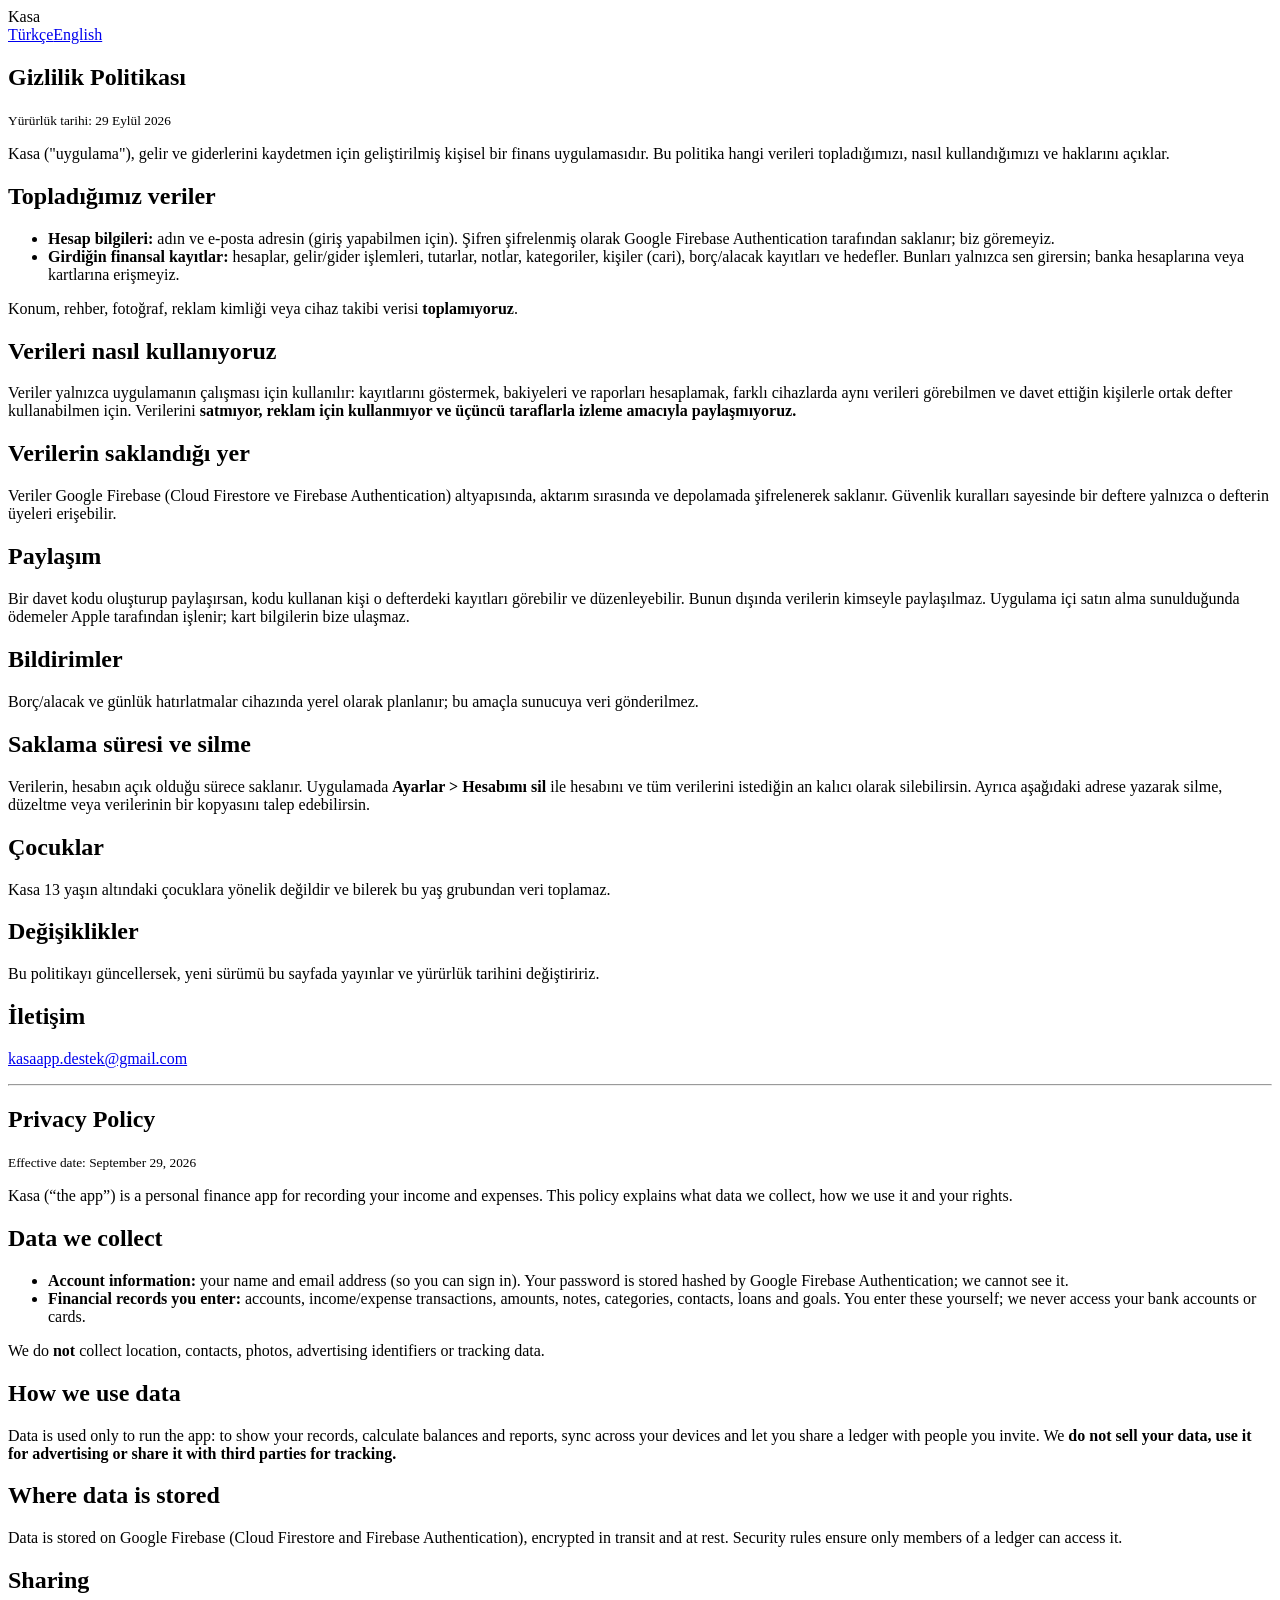
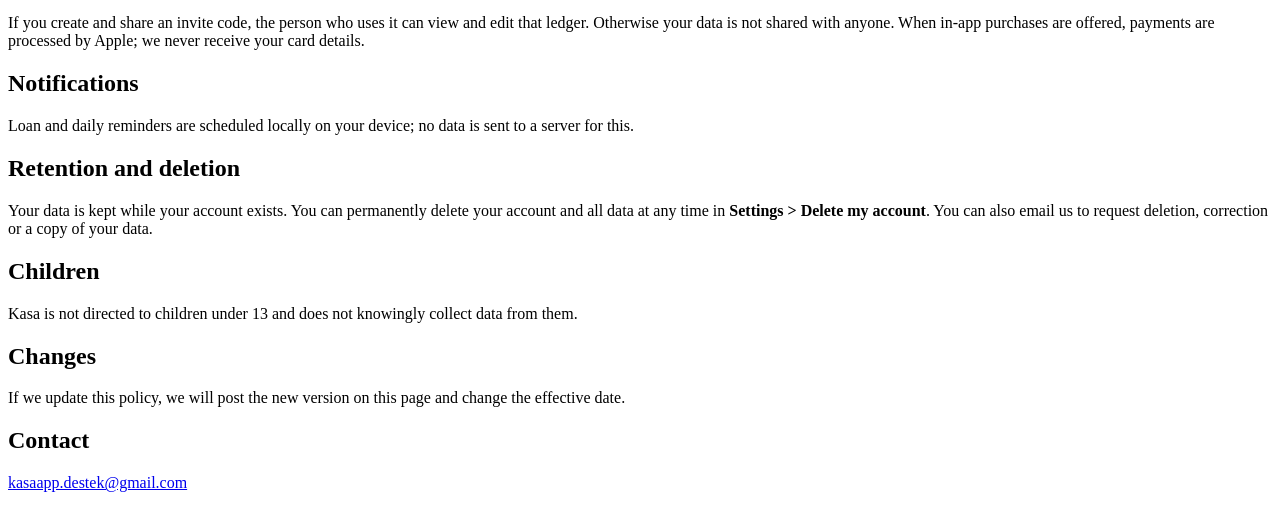
==== privacy.html @ ede1a952 "Create privacy.html with privacy policy content Added a privacy policy page detailing data collectio" ====
<!doctype html>
<html lang="tr">
<head>
<meta charset="utf-8">
<meta name="viewport" content="width=device-width, initial-scale=1">
<title>Kasa – Gizlilik Politikası / Privacy Policy</title>
<link rel="stylesheet" href="style.css">
</head>
<body>
<main>
<div class="logo"><span></span>Kasa</div>
<div class="lang"><a href="#tr">Türkçe</a><a href="#en">English</a></div>

<section id="tr">
<h1>Gizlilik Politikası</h1>
<small>Yürürlük tarihi: 29 Eylül 2026</small>

<p>Kasa ("uygulama"), gelir ve giderlerini kaydetmen için geliştirilmiş kişisel bir finans uygulamasıdır. Bu politika hangi verileri topladığımızı, nasıl kullandığımızı ve haklarını açıklar.</p>

<h2>Topladığımız veriler</h2>
<ul>
<li><strong>Hesap bilgileri:</strong> adın ve e-posta adresin (giriş yapabilmen için). Şifren şifrelenmiş olarak Google Firebase Authentication tarafından saklanır; biz göremeyiz.</li>
<li><strong>Girdiğin finansal kayıtlar:</strong> hesaplar, gelir/gider işlemleri, tutarlar, notlar, kategoriler, kişiler (cari), borç/alacak kayıtları ve hedefler. Bunları yalnızca sen girersin; banka hesaplarına veya kartlarına erişmeyiz.</li>
</ul>
<p>Konum, rehber, fotoğraf, reklam kimliği veya cihaz takibi verisi <strong>toplamıyoruz</strong>.</p>

<h2>Verileri nasıl kullanıyoruz</h2>
<p>Veriler yalnızca uygulamanın çalışması için kullanılır: kayıtlarını göstermek, bakiyeleri ve raporları hesaplamak, farklı cihazlarda aynı verileri görebilmen ve davet ettiğin kişilerle ortak defter kullanabilmen için. Verilerini <strong>satmıyor, reklam için kullanmıyor ve üçüncü taraflarla izleme amacıyla paylaşmıyoruz.</strong></p>

<h2>Verilerin saklandığı yer</h2>
<p>Veriler Google Firebase (Cloud Firestore ve Firebase Authentication) altyapısında, aktarım sırasında ve depolamada şifrelenerek saklanır. Güvenlik kuralları sayesinde bir deftere yalnızca o defterin üyeleri erişebilir.</p>

<h2>Paylaşım</h2>
<p>Bir davet kodu oluşturup paylaşırsan, kodu kullanan kişi o defterdeki kayıtları görebilir ve düzenleyebilir. Bunun dışında verilerin kimseyle paylaşılmaz. Uygulama içi satın alma sunulduğunda ödemeler Apple tarafından işlenir; kart bilgilerin bize ulaşmaz.</p>

<h2>Bildirimler</h2>
<p>Borç/alacak ve günlük hatırlatmalar cihazında yerel olarak planlanır; bu amaçla sunucuya veri gönderilmez.</p>

<h2>Saklama süresi ve silme</h2>
<p>Verilerin, hesabın açık olduğu sürece saklanır. Uygulamada <strong>Ayarlar &gt; Hesabımı sil</strong> ile hesabını ve tüm verilerini istediğin an kalıcı olarak silebilirsin. Ayrıca aşağıdaki adrese yazarak silme, düzeltme veya verilerinin bir kopyasını talep edebilirsin.</p>

<h2>Çocuklar</h2>
<p>Kasa 13 yaşın altındaki çocuklara yönelik değildir ve bilerek bu yaş grubundan veri toplamaz.</p>

<h2>Değişiklikler</h2>
<p>Bu politikayı güncellersek, yeni sürümü bu sayfada yayınlar ve yürürlük tarihini değiştiririz.</p>

<h2>İletişim</h2>
<p><a href="mailto:kasaapp.destek@gmail.com">kasaapp.destek@gmail.com</a></p>
</section>

<hr>

<section id="en">
<h1>Privacy Policy</h1>
<small>Effective date: September 29, 2026</small>

<p>Kasa (“the app”) is a personal finance app for recording your income and expenses. This policy explains what data we collect, how we use it and your rights.</p>

<h2>Data we collect</h2>
<ul>
<li><strong>Account information:</strong> your name and email address (so you can sign in). Your password is stored hashed by Google Firebase Authentication; we cannot see it.</li>
<li><strong>Financial records you enter:</strong> accounts, income/expense transactions, amounts, notes, categories, contacts, loans and goals. You enter these yourself; we never access your bank accounts or cards.</li>
</ul>
<p>We do <strong>not</strong> collect location, contacts, photos, advertising identifiers or tracking data.</p>

<h2>How we use data</h2>
<p>Data is used only to run the app: to show your records, calculate balances and reports, sync across your devices and let you share a ledger with people you invite. We <strong>do not sell your data, use it for advertising or share it with third parties for tracking.</strong></p>

<h2>Where data is stored</h2>
<p>Data is stored on Google Firebase (Cloud Firestore and Firebase Authentication), encrypted in transit and at rest. Security rules ensure only members of a ledger can access it.</p>

<h2>Sharing</h2>
<p>If you create and share an invite code, the person who uses it can view and edit that ledger. Otherwise your data is not shared with anyone. When in-app purchases are offered, payments are processed by Apple; we never receive your card details.</p>

<h2>Notifications</h2>
<p>Loan and daily reminders are scheduled locally on your device; no data is sent to a server for this.</p>

<h2>Retention and deletion</h2>
<p>Your data is kept while your account exists. You can permanently delete your account and all data at any time in <strong>Settings &gt; Delete my account</strong>. You can also email us to request deletion, correction or a copy of your data.</p>

<h2>Children</h2>
<p>Kasa is not directed to children under 13 and does not knowingly collect data from them.</p>

<h2>Changes</h2>
<p>If we update this policy, we will post the new version on this page and change the effective date.</p>

<h2>Contact</h2>
<p><a href="mailto:kasaapp.destek@gmail.com">kasaapp.destek@gmail.com</a></p>
</section>
</main>
</body>
</html>
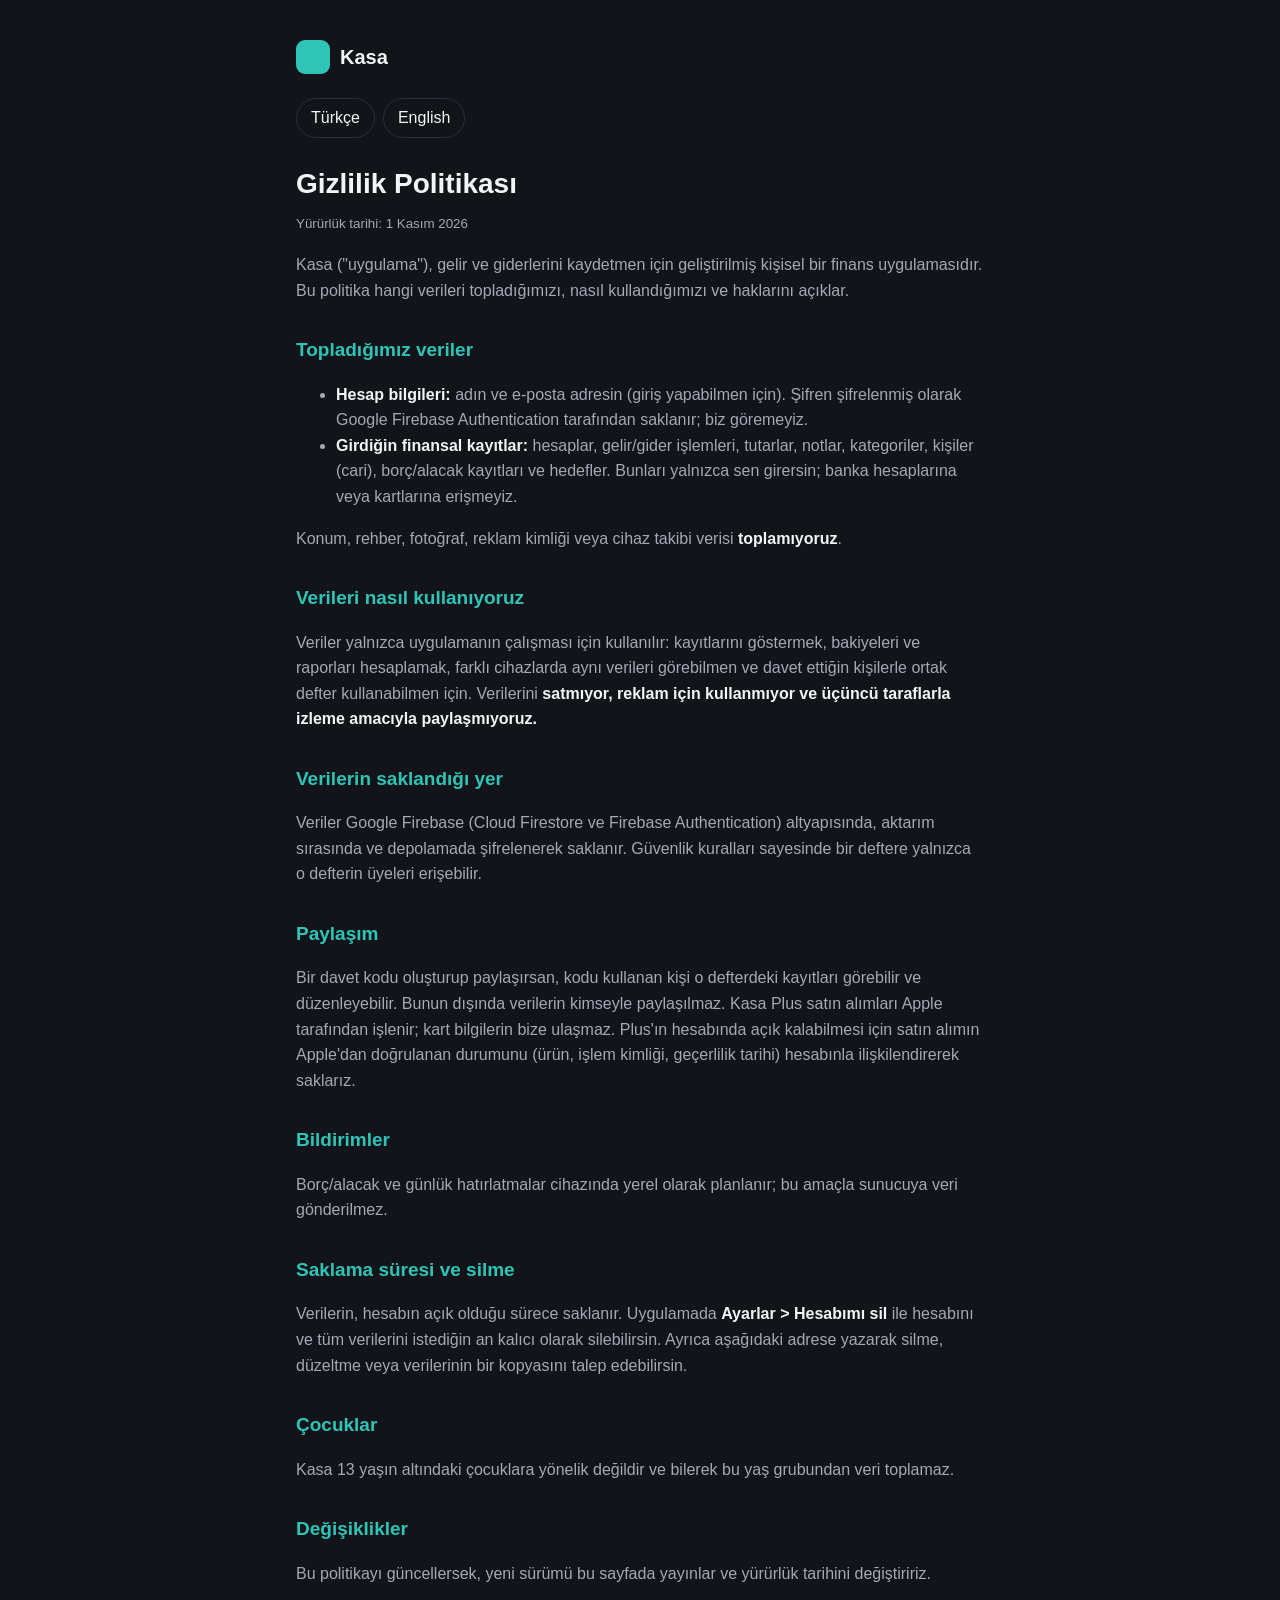
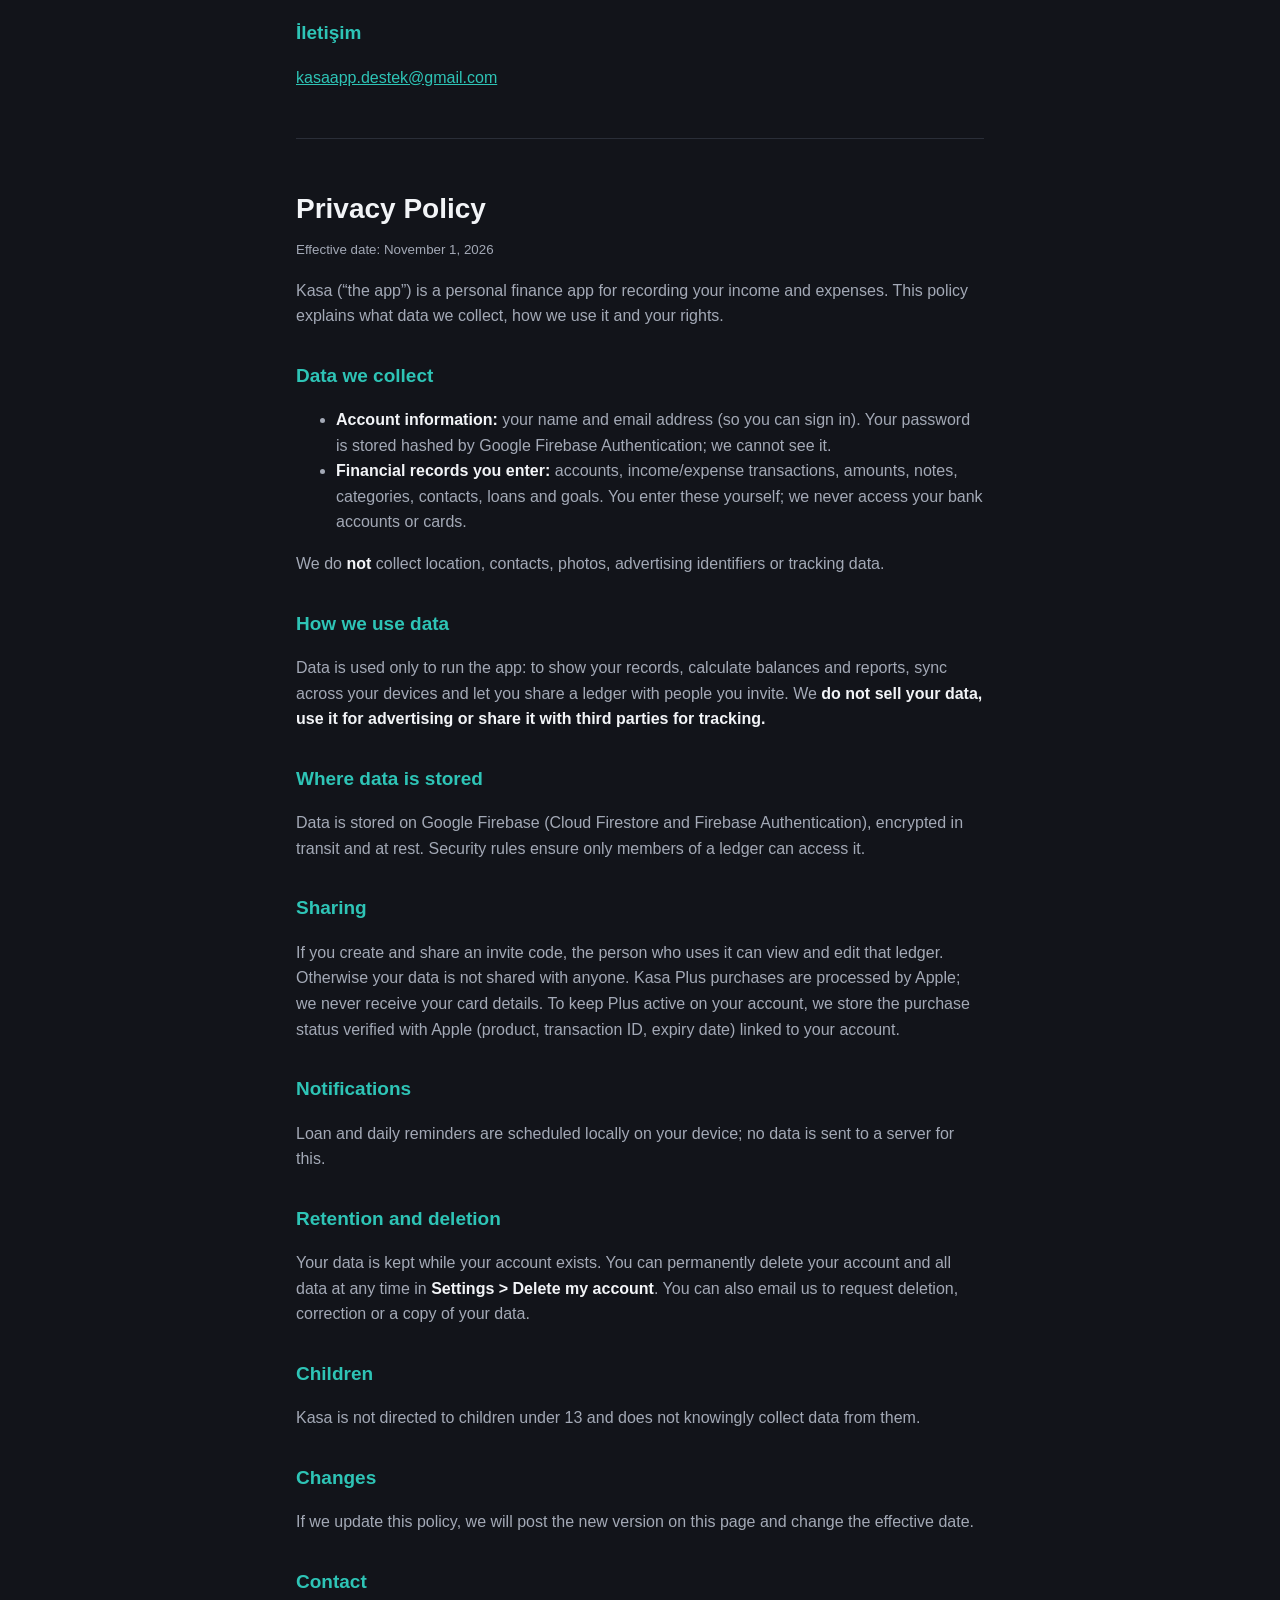
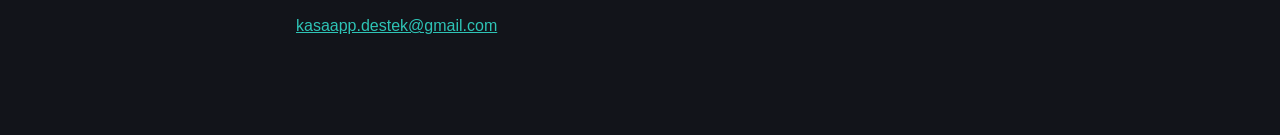
==== commit f4a23da4: "Add Kasa Plus info, subscription FAQ and terms of use page Co-Authored-By: Claude Opus 5.5 <noreply@" ====
--- a/privacy.html
+++ b/privacy.html
@@ -13,7 +13,7 @@
 
 <section id="tr">
 <h1>Gizlilik Politikası</h1>
-<small>Yürürlük tarihi: 29 Eylül 2026</small>
+<small>Yürürlük tarihi: 1 Kasım 2026</small>
 
 <p>Kasa ("uygulama"), gelir ve giderlerini kaydetmen için geliştirilmiş kişisel bir finans uygulamasıdır. Bu politika hangi verileri topladığımızı, nasıl kullandığımızı ve haklarını açıklar.</p>
 
@@ -31,7 +31,7 @@
 <p>Veriler Google Firebase (Cloud Firestore ve Firebase Authentication) altyapısında, aktarım sırasında ve depolamada şifrelenerek saklanır. Güvenlik kuralları sayesinde bir deftere yalnızca o defterin üyeleri erişebilir.</p>
 
 <h2>Paylaşım</h2>
-<p>Bir davet kodu oluşturup paylaşırsan, kodu kullanan kişi o defterdeki kayıtları görebilir ve düzenleyebilir. Bunun dışında verilerin kimseyle paylaşılmaz. Uygulama içi satın alma sunulduğunda ödemeler Apple tarafından işlenir; kart bilgilerin bize ulaşmaz.</p>
+<p>Bir davet kodu oluşturup paylaşırsan, kodu kullanan kişi o defterdeki kayıtları görebilir ve düzenleyebilir. Bunun dışında verilerin kimseyle paylaşılmaz. Kasa Plus satın alımları Apple tarafından işlenir; kart bilgilerin bize ulaşmaz. Plus'ın hesabında açık kalabilmesi için satın alımın Apple'dan doğrulanan durumunu (ürün, işlem kimliği, geçerlilik tarihi) hesabınla ilişkilendirerek saklarız.</p>
 
 <h2>Bildirimler</h2>
 <p>Borç/alacak ve günlük hatırlatmalar cihazında yerel olarak planlanır; bu amaçla sunucuya veri gönderilmez.</p>
@@ -53,7 +53,7 @@
 
 <section id="en">
 <h1>Privacy Policy</h1>
-<small>Effective date: September 29, 2026</small>
+<small>Effective date: November 1, 2026</small>
 
 <p>Kasa (“the app”) is a personal finance app for recording your income and expenses. This policy explains what data we collect, how we use it and your rights.</p>
 
@@ -71,7 +71,7 @@
 <p>Data is stored on Google Firebase (Cloud Firestore and Firebase Authentication), encrypted in transit and at rest. Security rules ensure only members of a ledger can access it.</p>
 
 <h2>Sharing</h2>
-<p>If you create and share an invite code, the person who uses it can view and edit that ledger. Otherwise your data is not shared with anyone. When in-app purchases are offered, payments are processed by Apple; we never receive your card details.</p>
+<p>If you create and share an invite code, the person who uses it can view and edit that ledger. Otherwise your data is not shared with anyone. Kasa Plus purchases are processed by Apple; we never receive your card details. To keep Plus active on your account, we store the purchase status verified with Apple (product, transaction ID, expiry date) linked to your account.</p>
 
 <h2>Notifications</h2>
 <p>Loan and daily reminders are scheduled locally on your device; no data is sent to a server for this.</p>
--- a/style.css
+++ b/style.css
@@ -0,0 +1,17 @@
+:root{--bg:#12141A;--surface:#1B1E26;--text:#F2F4F7;--muted:#A3A9B6;--brand:#2EC4B6;--line:#2A2E38}
+*{box-sizing:border-box}
+body{margin:0;background:var(--bg);color:var(--text);font:16px/1.6 -apple-system,BlinkMacSystemFont,"Segoe UI",Inter,Roboto,sans-serif}
+main{max-width:720px;margin:0 auto;padding:40px 16px 80px}
+h1{font-size:28px;margin:0 0 4px}
+h2{font-size:19px;margin:32px 0 8px;color:var(--brand)}
+p,li{color:var(--muted)}
+.card ul{margin:8px 0;padding-left:20px}
+strong{color:var(--text)}
+a{color:var(--brand)}
+.logo{display:inline-flex;align-items:center;gap:10px;font-weight:700;font-size:20px;margin-bottom:24px}
+.logo span{width:34px;height:34px;border-radius:9px;background:var(--brand);display:inline-block}
+.card{background:var(--surface);border:1px solid var(--line);border-radius:14px;padding:18px 20px;margin:16px 0}
+.lang{display:flex;gap:8px;margin:0 0 24px}
+.lang a{padding:6px 14px;border:1px solid var(--line);border-radius:999px;text-decoration:none;color:var(--text)}
+hr{border:0;border-top:1px solid var(--line);margin:48px 0}
+small{color:var(--muted)}
